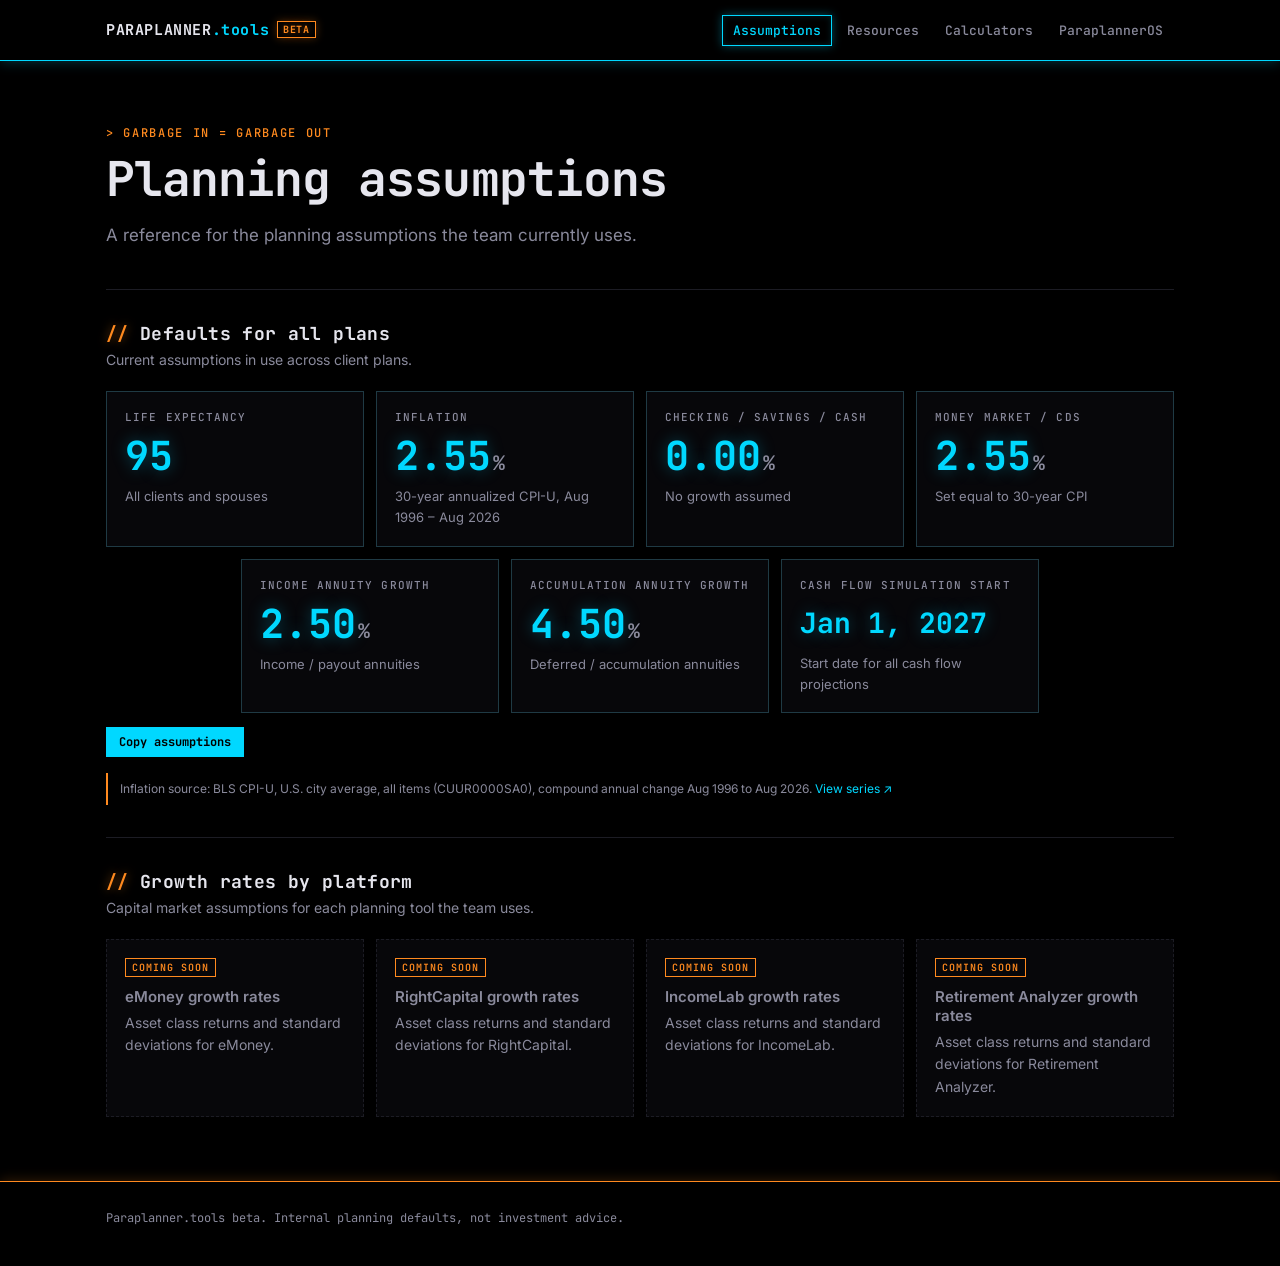
==== assumptions.html @ 15ed76c3 "New hero line; even, centered grids at every width Co-Authored-By: Claude Opus 5.5 <noreply@anthropi" ====
<!doctype html>
<html lang="en">
<head>
  <meta charset="utf-8">
  <meta name="viewport" content="width=device-width, initial-scale=1">
  <title>Assumptions · Paraplanner.tools</title>
  <meta name="description" content="Default planning assumptions used across all client plans.">
  <link rel="preconnect" href="https://fonts.googleapis.com">
  <link rel="preconnect" href="https://fonts.gstatic.com" crossorigin>
  <link href="https://fonts.googleapis.com/css2?family=Inter:wght@400;500;600&family=JetBrains+Mono:wght@500;700&display=swap" rel="stylesheet">
  <link rel="stylesheet" href="/assets/style.css">
  <link rel="icon" href="data:image/svg+xml,<svg xmlns='http://www.w3.org/2000/svg' viewBox='0 0 32 32'><rect width='32' height='32' fill='%23000'/><text x='5' y='23' font-family='monospace' font-size='18' font-weight='700' fill='%2300d8ff'>P</text><rect x='19' y='18' width='6' height='6' fill='%23ff8a1f'/></svg>">
</head>
<body>
  <header class="top">
    <div class="wrap">
      <a class="brand" href="/">PARAPLANNER<span>.tools</span><em>BETA</em></a>
      <nav class="nav">
        <a href="/assumptions" aria-current="page">Assumptions</a>
        <a href="/resources">Resources</a>
        <a href="/calculators">Calculators</a>
        <a href="/paraplanneros">ParaplannerOS</a>
      </nav>
    </div>
  </header>

  <main class="wrap">
    <div class="hero">
      <div class="kicker">&gt; Garbage in = Garbage out</div>
      <h1>Planning assumptions</h1>
      <p class="lede">A reference for the planning assumptions the team currently uses.</p>
    </div>

    <section>
      <h2>Defaults for all plans</h2>
      <p class="sub">Current assumptions in use across client plans.</p>
      <div class="assume-grid" id="defaults"></div>
      <div style="margin-top:14px; display:flex; gap:8px; align-items:center">
        <button class="btn primary" id="copy">Copy assumptions</button>
        <span id="copy-status" style="font:12px var(--mono); color:var(--blue-soft)"></span>
      </div>
      <p class="disclaimer" id="cpi-note"></p>
    </section>

    <section>
      <h2>Growth rates by platform</h2>
      <p class="sub">Capital market assumptions for each planning tool the team uses.</p>
      <div class="grid quad" id="platforms"></div>
    </section>
  </main>

  <footer>
    <div class="wrap">Paraplanner.tools beta. Internal planning defaults, not investment advice.</div>
  </footer>

  <script src="/assets/assumptions.js"></script>
  <script>
    document.getElementById("defaults").innerHTML = ASSUMPTIONS.map(a => `
      <div class="assume">
        <div class="assume-label">${a.label}</div>
        <div class="assume-value${a.unit === "date" ? " date" : ""}">${a.value}${a.unit === "%" ? "<span>%</span>" : ""}</div>
        <div class="assume-note">${a.note}</div>
      </div>`).join("");

    document.getElementById("platforms").innerHTML = PLATFORMS.map(p => `
      <div class="card soon">
        <div class="meta"><span class="tag orange">coming soon</span></div>
        <h3>${p} growth rates</h3>
        <p>Asset class returns and standard deviations for ${p}.</p>
      </div>`).join("");

    document.getElementById("cpi-note").innerHTML =
      `Inflation source: BLS ${CPI.series}, compound annual change ${CPI.from} to ${CPI.to}. ` +
      `<a href="https://data.bls.gov/timeseries/CUUR0000SA0" target="_blank" rel="noopener">View series ↗</a>`;

    document.getElementById("copy").addEventListener("click", async () => {
      const text = ASSUMPTIONS.map(a => `${a.label}: ${a.value}${a.unit === "%" ? "%" : ""}`).join("\n");
      const status = document.getElementById("copy-status");
      try { await navigator.clipboard.writeText(text); status.textContent = "Copied"; }
      catch { status.textContent = "Copy failed"; }
      setTimeout(() => status.textContent = "", 2000);
    });
  </script>
</body>
</html>
---- assets/style.css ----
:root {
  --bg: #000;
  --panel: #07070a;
  --line: #1c1c24;
  --line-hot: #1f3a44;
  --text: #e6e6ee;
  --muted: #8a8a9c;
  --blue: #00d8ff;
  --blue-soft: #8beaff;
  --orange: #ff8a1f;
  --orange-soft: #ffc27a;
  --mono: "JetBrains Mono", ui-monospace, SFMono-Regular, Menlo, monospace;
  --sans: "Inter", system-ui, -apple-system, Segoe UI, sans-serif;
  color-scheme: dark;
}

* { box-sizing: border-box; }
html, body { margin: 0; background: var(--bg); color: var(--text); }
body { font: 15px/1.6 var(--sans); -webkit-font-smoothing: antialiased; }
a { color: var(--blue); text-decoration: none; }
a:hover { text-decoration: underline; }
::selection { background: var(--orange); color: #000; }

.wrap { max-width: 1100px; margin: 0 auto; padding: 0 16px; }

/* Header */
.top { border-bottom: 1px solid var(--blue); box-shadow: 0 1px 12px rgba(0, 216, 255, .25); position: sticky; top: 0; background: var(--bg); z-index: 10; }
.top .wrap { display: flex; align-items: center; justify-content: space-between; gap: 16px; height: 60px; }
.brand { font: 700 15px var(--mono); color: var(--text); letter-spacing: .04em; white-space: nowrap; }
.brand span { color: var(--blue); }
.brand em { font-style: normal; color: var(--orange); text-shadow: 0 0 8px rgba(255, 138, 31, .5); box-shadow: 0 0 8px rgba(255, 138, 31, .3); font-size: 10px; border: 1px solid var(--orange); padding: 1px 5px; margin-left: 8px; vertical-align: 2px; }
.nav { display: grid; grid-auto-flow: column; gap: 4px; }
.nav a { text-align: center; }
.nav a { font: 500 13px var(--mono); color: var(--muted); padding: 6px 10px; border: 1px solid transparent; }
.nav a:hover { color: var(--text); text-decoration: none; }
.nav a[aria-current="page"] { color: var(--blue); border-color: var(--blue); box-shadow: 0 0 10px rgba(0, 216, 255, .35), inset 0 0 6px rgba(0, 216, 255, .15); }

/* Hero */
.hero { padding: 64px 0 40px; }
.kicker { font: 500 12px var(--mono); color: var(--orange); letter-spacing: .14em; text-transform: uppercase; }
h1 { font: 700 clamp(30px, 5vw, 48px)/1.1 var(--mono); margin: 12px 0 16px; letter-spacing: -.02em; }
h1 .glow { color: var(--blue); text-shadow: 0 0 18px rgba(0, 216, 255, .45); }
.lede { color: var(--muted); max-width: 640px; font-size: 17px; margin: 0; }
h2 { font: 700 18px var(--mono); margin: 0 0 4px; letter-spacing: .02em; }
h2::before { content: "// "; color: var(--orange); text-shadow: 0 0 10px rgba(255, 138, 31, .55); }
h3 { font: 600 15px var(--sans); margin: 0 0 6px; }
.sub { color: var(--muted); margin: 0 0 20px; font-size: 14px; }

section { padding: 32px 0; border-top: 1px solid var(--line); }

/* Cards & grids */
.grid, .worlds, .assume-grid { --gap: 12px; display: flex; flex-wrap: wrap; justify-content: center; gap: var(--gap); }
.grid > *, .worlds > *, .assume-grid > * { flex: 0 0 calc((100% - (var(--cols) - 1) * var(--gap)) / var(--cols)); min-width: 0; }
.grid { --cols: 3; }
.grid.quad { --cols: 4; }
.card { background: var(--panel); border: 1px solid var(--line); padding: 18px; position: relative; }
.card:hover { border-color: var(--blue); box-shadow: 0 0 14px rgba(0, 216, 255, .18); }
a.card { color: var(--text); }
a.card:hover { text-decoration: none; }
.card p { margin: 0; color: var(--muted); font-size: 14px; }

.btn {
  font: 500 12px var(--mono); background: transparent; color: var(--muted);
  border: 1px solid var(--line-hot); padding: 6px 12px; cursor: pointer;
}
.btn:hover { color: var(--text); border-color: var(--muted); }
.btn.primary { color: #000; background: var(--blue); border-color: var(--blue); font-weight: 700; }
.btn.primary:hover { background: var(--blue-soft); border-color: var(--blue-soft); }

/* Forms */
.fields { display: grid; grid-template-columns: repeat(auto-fit, minmax(150px, 1fr)); gap: 12px; margin: 14px 0; }
label { display: block; font: 500 11px var(--mono); color: var(--muted); text-transform: uppercase; letter-spacing: .08em; }
input, select {
  width: 100%; margin-top: 6px; background: #000; color: var(--text);
  border: 1px solid var(--line-hot); padding: 9px 10px; font: 14px var(--mono);
}
input:focus, select:focus { outline: none; border-color: var(--blue); box-shadow: 0 0 0 1px var(--blue); }

.disclaimer { font-size: 12px; color: var(--muted); border-left: 2px solid var(--orange); padding: 6px 12px; margin: 16px 0 0; }

footer { border-top: 1px solid var(--orange); box-shadow: 0 -1px 12px rgba(255, 138, 31, .2); padding: 28px 0 40px; margin-top: 32px; color: var(--muted); font: 12px var(--mono); }


/* Tags */
.card .meta { display: flex; gap: 10px; align-items: center; margin-bottom: 10px; font: 500 11px var(--mono); color: var(--muted); }
.tag { font: 600 10px var(--mono); text-transform: uppercase; letter-spacing: .1em; padding: 2px 6px; border: 1px solid currentColor; color: var(--blue); }
.tag.orange { color: var(--orange); }

/* Five worlds */
.worlds { --cols: 5; --gap: 8px; }
.worlds a { display: flex; flex-direction: column; gap: 4px; border: 1px solid var(--line-hot); padding: 14px 16px; font: 700 16px var(--mono); color: var(--text); }
.worlds a b { font-size: 11px; color: var(--orange); letter-spacing: .1em; }
.worlds a:hover { border-color: var(--blue); color: var(--blue); box-shadow: 0 0 14px rgba(0, 216, 255, .18); text-decoration: none; }
#jump { margin-bottom: 8px; }
#jump[hidden] { display: none; }

/* Assumptions */
.assume-grid { --cols: 4; }
.assume { border: 1px solid var(--line-hot); padding: 18px; background: var(--panel); }
.assume-label { font: 500 11px var(--mono); color: var(--muted); text-transform: uppercase; letter-spacing: .1em; }
.assume-value { font: 700 40px/1.1 var(--mono); color: var(--blue); margin: 10px 0 8px; text-shadow: 0 0 16px rgba(0, 216, 255, .35); }
.assume-value span { font-size: 20px; color: var(--muted); margin-left: 2px; text-shadow: none; }
.assume-note { font-size: 13px; color: var(--muted); }
.card.soon { border-style: dashed; }
.card.soon h3 { color: var(--muted); }
.assume-value.date { font-size: 28px; padding: 6px 0; }

/* Coming soon */
.soon-page { min-height: 55vh; display: flex; flex-direction: column; justify-content: center; align-items: flex-start; gap: 18px; padding: 64px 0; }
.soon-page h1 { margin: 0; }
.soon-page .glow { animation: blink 1.1s steps(1) infinite; }
@keyframes blink { 50% { opacity: 0; } }
@media (prefers-reduced-motion: reduce) { .soon-page .glow { animation: none; } }

/* Resources */
.res-group { padding: 28px 0 4px; scroll-margin-top: 80px; }
.card.res .ext { color: var(--blue); font-size: 13px; }
input[type="search"]::-webkit-search-cancel-button { filter: invert(1); }

/* Responsive: rows always split evenly, and any short last row is centered */
@media (max-width: 1000px) {
  .grid.quad { --cols: 2; }
  .assume-grid { --cols: 3; }
}
@media (max-width: 860px) {
  .grid { --cols: 2; }
  .grid.trio { --cols: 1; }
  .worlds { --cols: 3; }
}
@media (max-width: 720px) {
  .assume-grid { --cols: 2; }
  .top .wrap { height: auto; padding-top: 12px; padding-bottom: 12px; flex-direction: column; align-items: stretch; gap: 10px; }
  .brand { text-align: center; }
  .nav { grid-auto-flow: row; grid-template-columns: 1fr 1fr; }
  .nav a { padding: 6px 8px; }
  .hero { padding: 40px 0 28px; }
}
@media (max-width: 560px) {
  .grid, .grid.quad, .assume-grid, .worlds { --cols: 1; }
}
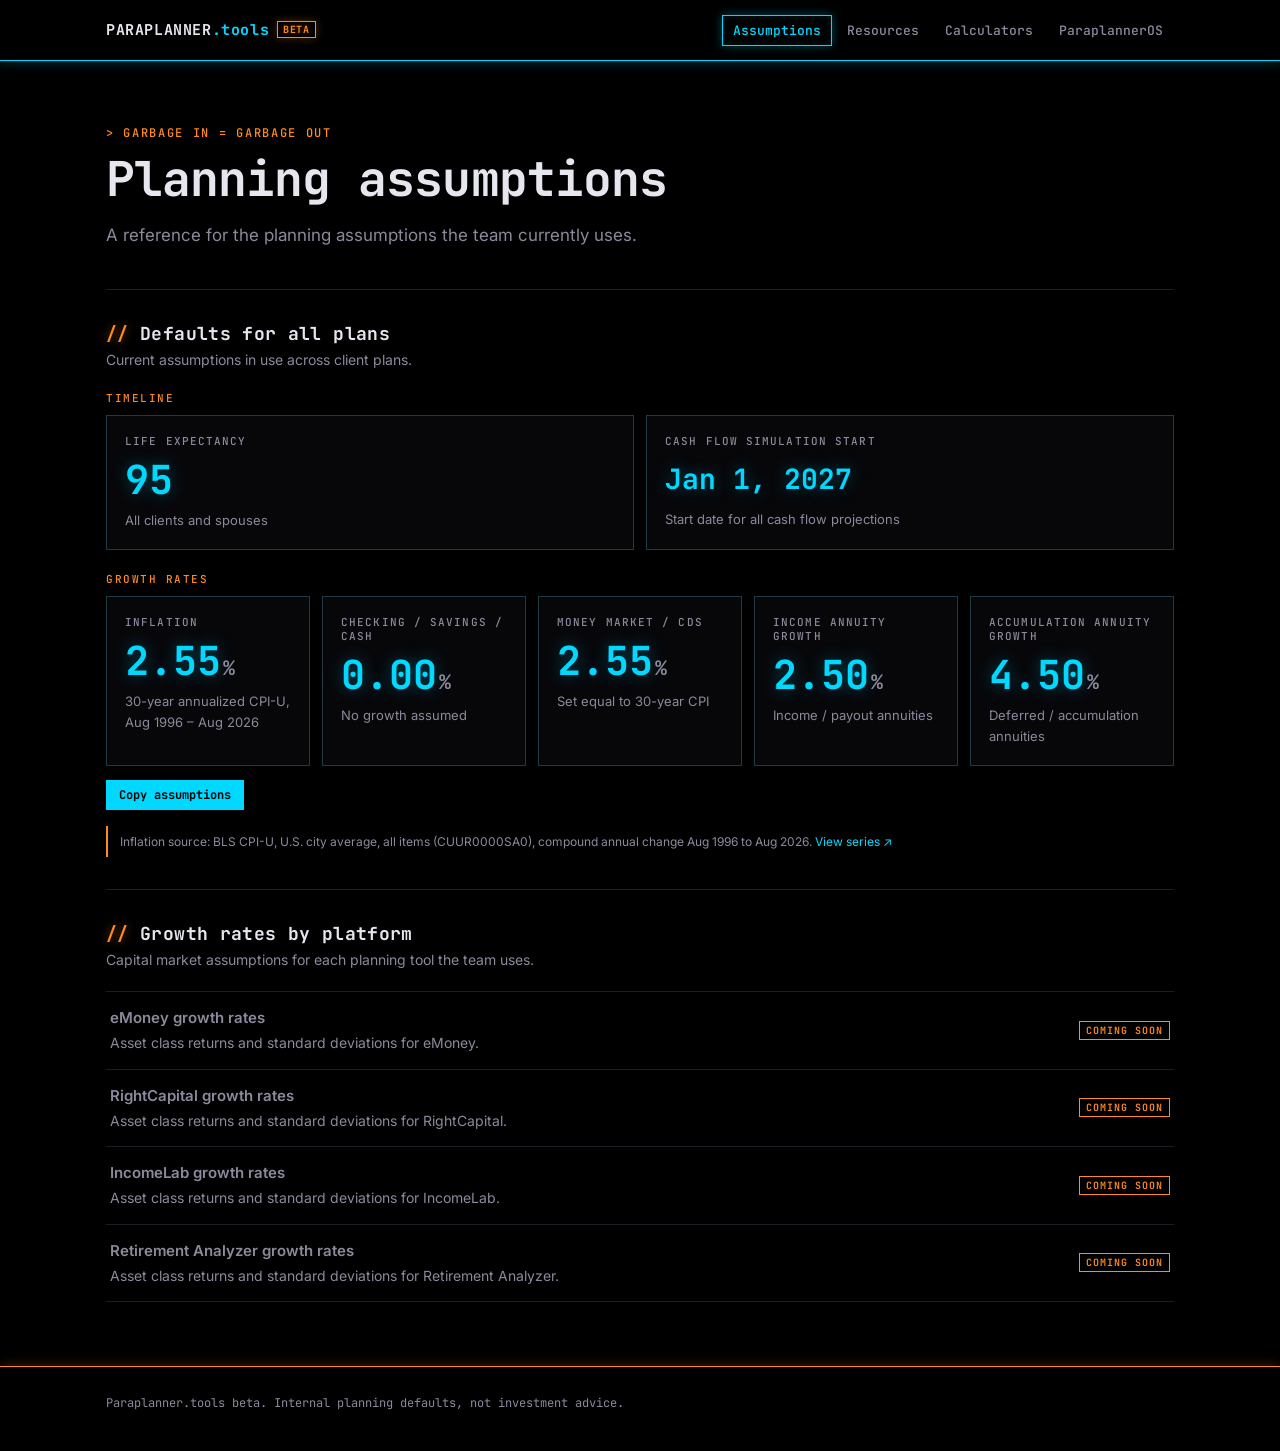
==== commit 6d411421: "Calmer layouts: tabbed resource worlds, compact lists, grouped assumptions Co-Authored-By: Claude Op" ====
--- a/assumptions.html
+++ b/assumptions.html
@@ -34,7 +34,7 @@
     <section>
       <h2>Defaults for all plans</h2>
       <p class="sub">Current assumptions in use across client plans.</p>
-      <div class="assume-grid" id="defaults"></div>
+      <div id="defaults"></div>
       <div style="margin-top:14px; display:flex; gap:8px; align-items:center">
         <button class="btn primary" id="copy">Copy assumptions</button>
         <span id="copy-status" style="font:12px var(--mono); color:var(--blue-soft)"></span>
@@ -45,7 +45,7 @@
     <section>
       <h2>Growth rates by platform</h2>
       <p class="sub">Capital market assumptions for each planning tool the team uses.</p>
-      <div class="grid quad" id="platforms"></div>
+      <div class="res-list" id="platforms"></div>
     </section>
   </main>
 
@@ -55,18 +55,22 @@
 
   <script src="/assets/assumptions.js"></script>
   <script>
-    document.getElementById("defaults").innerHTML = ASSUMPTIONS.map(a => `
+    const card = a => `
       <div class="assume">
         <div class="assume-label">${a.label}</div>
         <div class="assume-value${a.unit === "date" ? " date" : ""}">${a.value}${a.unit === "%" ? "<span>%</span>" : ""}</div>
         <div class="assume-note">${a.note}</div>
-      </div>`).join("");
+      </div>`;
+    document.getElementById("defaults").innerHTML = [...new Set(ASSUMPTIONS.map(a => a.group))].map(g => {
+      const items = ASSUMPTIONS.filter(a => a.group === g);
+      return `<div class="assume-set"><div class="set-label">${g}</div>
+        <div class="assume-grid set-${items.length}">${items.map(card).join("")}</div></div>`;
+    }).join("");
 
     document.getElementById("platforms").innerHTML = PLATFORMS.map(p => `
-      <div class="card soon">
-        <div class="meta"><span class="tag orange">coming soon</span></div>
-        <h3>${p} growth rates</h3>
-        <p>Asset class returns and standard deviations for ${p}.</p>
+      <div class="res-row soon">
+        <span class="res-text"><span class="res-name">${p} growth rates</span><span class="res-desc">Asset class returns and standard deviations for ${p}.</span></span>
+        <span class="tag orange">coming soon</span>
       </div>`).join("");
 
     document.getElementById("cpi-note").innerHTML =
--- a/assets/style.css
+++ b/assets/style.css
@@ -55,8 +55,13 @@
 .grid.quad { --cols: 4; }
 .card { background: var(--panel); border: 1px solid var(--line); padding: 18px; position: relative; }
 .card:hover { border-color: var(--blue); box-shadow: 0 0 14px rgba(0, 216, 255, .18); }
-a.card { color: var(--text); }
-a.card:hover { text-decoration: none; }
+a.card { color: var(--text); transition: transform .15s ease, border-color .15s ease, box-shadow .15s ease; }
+a.card h3 { transition: color .15s ease; }
+a.card:hover, a.card:focus-visible { text-decoration: none; transform: translateY(-2px); border-color: var(--blue); box-shadow: 0 0 18px rgba(0, 216, 255, .28); outline: none; }
+a.card:hover h3, a.card:focus-visible h3 { color: var(--blue); }
+.card .go { display: inline-block; color: var(--blue); opacity: 0; transform: translateX(-4px); transition: opacity .15s ease, transform .15s ease; }
+a.card:hover .go, a.card:focus-visible .go { opacity: 1; transform: none; }
+@media (prefers-reduced-motion: reduce) { a.card, a.card .go { transition: none; } a.card:hover, a.card:focus-visible { transform: none; } }
 .card p { margin: 0; color: var(--muted); font-size: 14px; }
 
 .btn {
@@ -88,14 +93,19 @@
 
 /* Five worlds */
 .worlds { --cols: 5; --gap: 8px; }
-.worlds a { display: flex; flex-direction: column; gap: 4px; border: 1px solid var(--line-hot); padding: 14px 16px; font: 700 16px var(--mono); color: var(--text); }
+.worlds a { position: relative; display: flex; flex-direction: column; gap: 4px; border: 1px solid var(--line-hot); padding: 14px 16px; font: 700 16px var(--mono); color: var(--text); transition: transform .15s ease, border-color .15s ease, box-shadow .15s ease, color .15s ease; }
 .worlds a b { font-size: 11px; color: var(--orange); letter-spacing: .1em; }
-.worlds a:hover { border-color: var(--blue); color: var(--blue); box-shadow: 0 0 14px rgba(0, 216, 255, .18); text-decoration: none; }
+.worlds a::after { content: "→"; position: absolute; right: 14px; bottom: 14px; color: var(--blue); opacity: 0; transform: translateX(-4px); transition: opacity .15s ease, transform .15s ease; }
+.worlds a:hover, .worlds a:focus-visible { transform: translateY(-2px); border-color: var(--blue); color: var(--blue); box-shadow: 0 0 18px rgba(0, 216, 255, .28); text-decoration: none; outline: none; }
+.worlds a:hover::after, .worlds a:focus-visible::after { opacity: 1; transform: none; }
+@media (prefers-reduced-motion: reduce) { .worlds a, .worlds a::after { transition: none; } .worlds a:hover, .worlds a:focus-visible { transform: none; } }
 #jump { margin-bottom: 8px; }
 #jump[hidden] { display: none; }
 
 /* Assumptions */
 .assume-grid { --cols: 4; }
+.assume-grid.set-2 { --cols: 2; }
+.assume-grid.set-5 { --cols: 5; }
 .assume { border: 1px solid var(--line-hot); padding: 18px; background: var(--panel); }
 .assume-label { font: 500 11px var(--mono); color: var(--muted); text-transform: uppercase; letter-spacing: .1em; }
 .assume-value { font: 700 40px/1.1 var(--mono); color: var(--blue); margin: 10px 0 8px; text-shadow: 0 0 16px rgba(0, 216, 255, .35); }
@@ -120,7 +130,7 @@
 /* Responsive: rows always split evenly, and any short last row is centered */
 @media (max-width: 1000px) {
   .grid.quad { --cols: 2; }
-  .assume-grid { --cols: 3; }
+  .assume-grid.set-5 { --cols: 3; }
 }
 @media (max-width: 860px) {
   .grid { --cols: 2; }
@@ -128,7 +138,7 @@
   .worlds { --cols: 3; }
 }
 @media (max-width: 720px) {
-  .assume-grid { --cols: 2; }
+  .assume-grid.set-5 { --cols: 2; }
   .top .wrap { height: auto; padding-top: 12px; padding-bottom: 12px; flex-direction: column; align-items: stretch; gap: 10px; }
   .brand { text-align: center; }
   .nav { grid-auto-flow: row; grid-template-columns: 1fr 1fr; }
@@ -136,5 +146,26 @@
   .hero { padding: 40px 0 28px; }
 }
 @media (max-width: 560px) {
-  .grid, .grid.quad, .assume-grid, .worlds { --cols: 1; }
+  .grid, .grid.quad, .worlds { --cols: 1; }
+  .assume-grid, .assume-grid.set-2, .assume-grid.set-5 { --cols: 1; }
+  .worlds.tabs { --cols: 2; }
+  .worlds.tabs a { padding: 10px 12px; font-size: 14px; }
 }
+
+/* Calmer layouts: tabs, compact lists, grouped assumptions */
+.tabs a[aria-selected="true"] { border-color: var(--blue); color: var(--blue); box-shadow: 0 0 14px rgba(0, 216, 255, .22), inset 0 0 8px rgba(0, 216, 255, .12); }
+.fields.search { max-width: 420px; margin: 18px 0 0; }
+.res-list { border-top: 1px solid var(--line); }
+.res-row { display: flex; align-items: center; justify-content: space-between; gap: 16px; padding: 14px 4px; border-bottom: 1px solid var(--line); color: var(--text); transition: background .15s ease; }
+a.res-row:hover, a.res-row:focus-visible { background: rgba(0, 216, 255, .05); text-decoration: none; outline: none; }
+a.res-row:hover .res-name, a.res-row:focus-visible .res-name { color: var(--blue); }
+.res-text { display: flex; flex-direction: column; gap: 2px; min-width: 0; }
+.res-name { font-weight: 600; transition: color .15s ease; }
+.res-desc { color: var(--muted); font-size: 14px; }
+.res-row .tag { flex: none; }
+.res-row.soon .res-name { color: var(--muted); }
+.assume-set + .assume-set { margin-top: 22px; }
+.set-label { font: 500 11px var(--mono); color: var(--orange); text-transform: uppercase; letter-spacing: .14em; margin-bottom: 10px; }
+@media (max-width: 560px) {
+  .res-row { flex-direction: column; align-items: flex-start; gap: 8px; }
+}
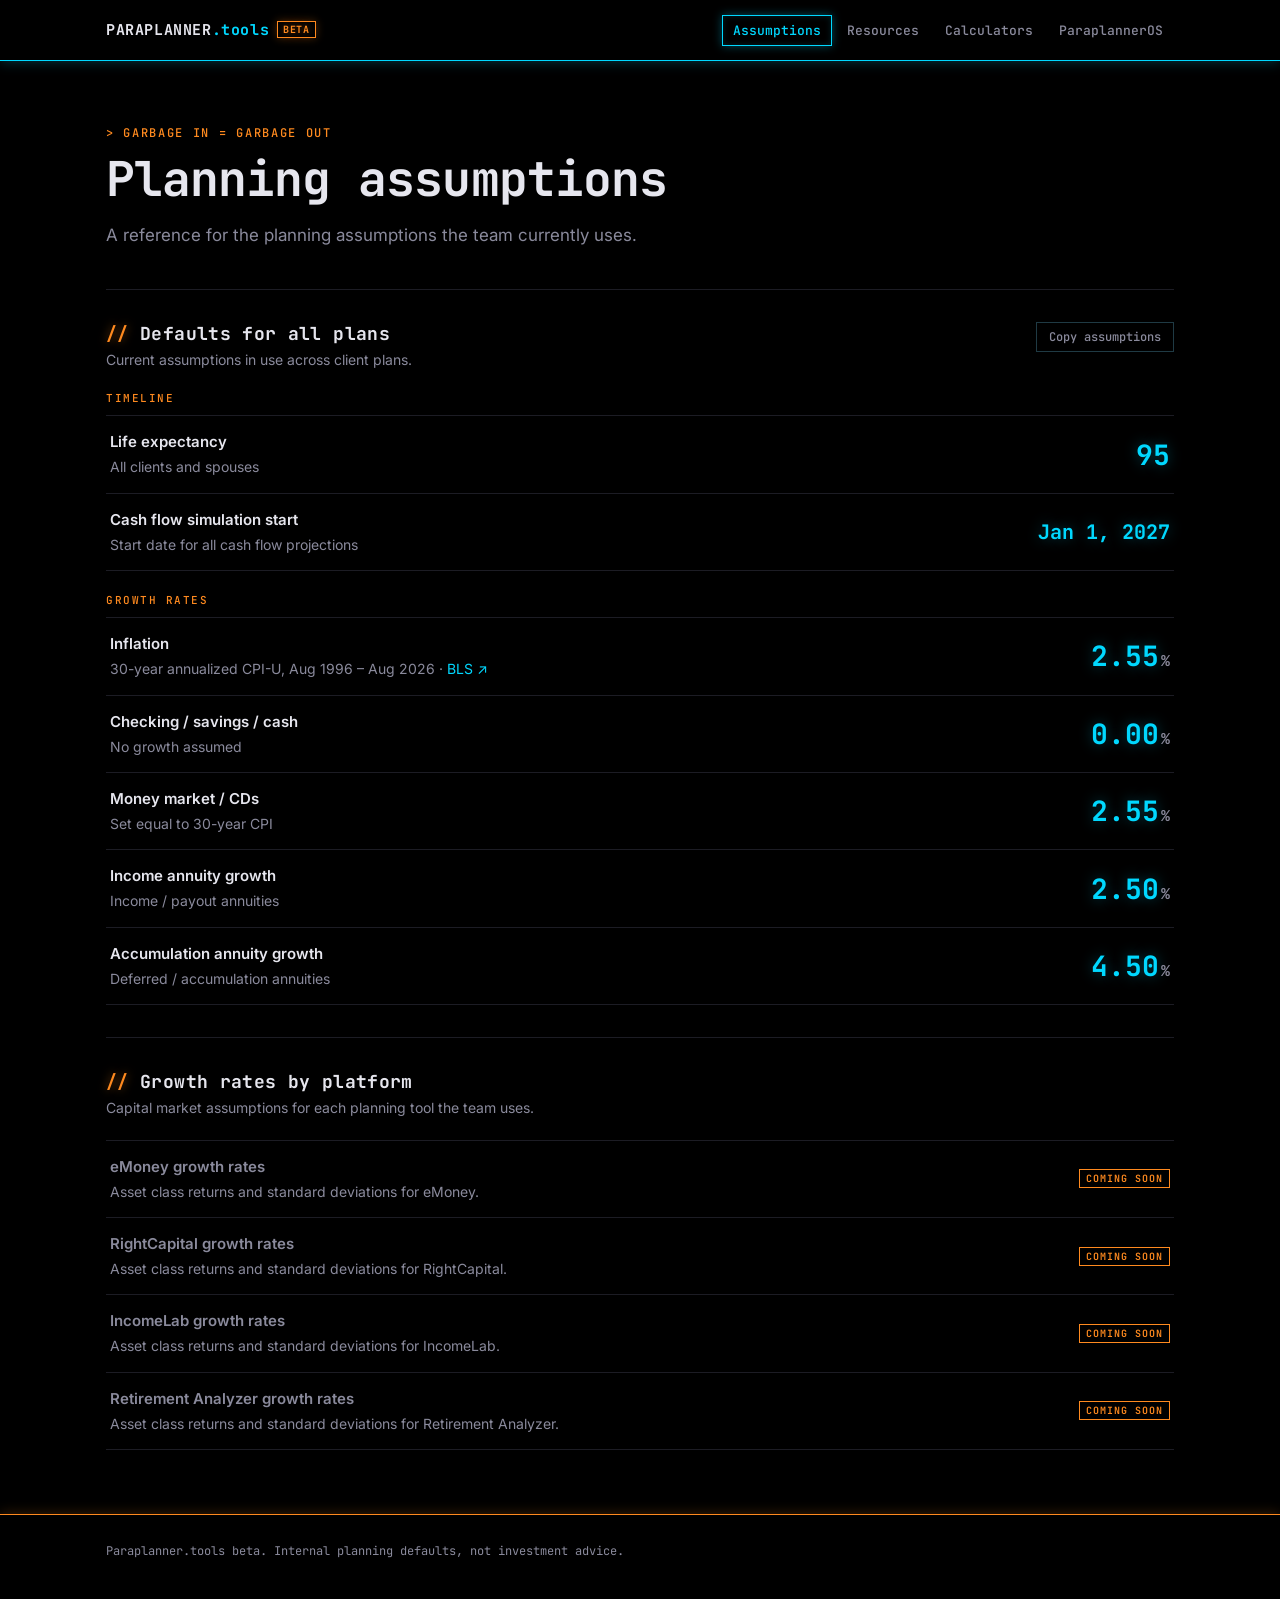
==== commit dd32622c: "Calmer assumptions list; animated ParaplannerOS teaser page Co-Authored-By: Claude Opus 5.5 <noreply" ====
--- a/assumptions.html
+++ b/assumptions.html
@@ -32,14 +32,17 @@
     </div>
 
     <section>
-      <h2>Defaults for all plans</h2>
-      <p class="sub">Current assumptions in use across client plans.</p>
+      <div class="section-head">
+        <div>
+          <h2>Defaults for all plans</h2>
+          <p class="sub">Current assumptions in use across client plans.</p>
+        </div>
+        <div class="copy-wrap">
+          <button class="btn" id="copy">Copy assumptions</button>
+          <span id="copy-status"></span>
+        </div>
+      </div>
       <div id="defaults"></div>
-      <div style="margin-top:14px; display:flex; gap:8px; align-items:center">
-        <button class="btn primary" id="copy">Copy assumptions</button>
-        <span id="copy-status" style="font:12px var(--mono); color:var(--blue-soft)"></span>
-      </div>
-      <p class="disclaimer" id="cpi-note"></p>
     </section>
 
     <section>
@@ -55,27 +58,20 @@
 
   <script src="/assets/assumptions.js"></script>
   <script>
-    const card = a => `
-      <div class="assume">
-        <div class="assume-label">${a.label}</div>
-        <div class="assume-value${a.unit === "date" ? " date" : ""}">${a.value}${a.unit === "%" ? "<span>%</span>" : ""}</div>
-        <div class="assume-note">${a.note}</div>
+    const row = a => `
+      <div class="assume-row">
+        <span class="res-text"><span class="res-name">${a.label}</span><span class="res-desc">${a.note}${a.link ? ` · <a href="${a.link}" target="_blank" rel="noopener">BLS ↗</a>` : ""}</span></span>
+        <span class="assume-num${a.unit === "date" ? " date" : ""}">${a.value}${a.unit === "%" ? "<span>%</span>" : ""}</span>
       </div>`;
-    document.getElementById("defaults").innerHTML = [...new Set(ASSUMPTIONS.map(a => a.group))].map(g => {
-      const items = ASSUMPTIONS.filter(a => a.group === g);
-      return `<div class="assume-set"><div class="set-label">${g}</div>
-        <div class="assume-grid set-${items.length}">${items.map(card).join("")}</div></div>`;
-    }).join("");
+    document.getElementById("defaults").innerHTML = [...new Set(ASSUMPTIONS.map(a => a.group))].map(g =>
+      `<div class="assume-set"><div class="set-label">${g}</div>
+        <div class="res-list">${ASSUMPTIONS.filter(a => a.group === g).map(row).join("")}</div></div>`).join("");
 
     document.getElementById("platforms").innerHTML = PLATFORMS.map(p => `
       <div class="res-row soon">
         <span class="res-text"><span class="res-name">${p} growth rates</span><span class="res-desc">Asset class returns and standard deviations for ${p}.</span></span>
         <span class="tag orange">coming soon</span>
       </div>`).join("");
-
-    document.getElementById("cpi-note").innerHTML =
-      `Inflation source: BLS ${CPI.series}, compound annual change ${CPI.from} to ${CPI.to}. ` +
-      `<a href="https://data.bls.gov/timeseries/CUUR0000SA0" target="_blank" rel="noopener">View series ↗</a>`;
 
     document.getElementById("copy").addEventListener("click", async () => {
       const text = ASSUMPTIONS.map(a => `${a.label}: ${a.value}${a.unit === "%" ? "%" : ""}`).join("\n");
--- a/assets/style.css
+++ b/assets/style.css
@@ -49,19 +49,14 @@
 section { padding: 32px 0; border-top: 1px solid var(--line); }
 
 /* Cards & grids */
-.grid, .worlds, .assume-grid { --gap: 12px; display: flex; flex-wrap: wrap; justify-content: center; gap: var(--gap); }
-.grid > *, .worlds > *, .assume-grid > * { flex: 0 0 calc((100% - (var(--cols) - 1) * var(--gap)) / var(--cols)); min-width: 0; }
-.grid { --cols: 3; }
-.grid.quad { --cols: 4; }
+.grid, .worlds, .grid > *, .worlds > *, .grid { --cols: 3; }
 .card { background: var(--panel); border: 1px solid var(--line); padding: 18px; position: relative; }
 .card:hover { border-color: var(--blue); box-shadow: 0 0 14px rgba(0, 216, 255, .18); }
 a.card { color: var(--text); transition: transform .15s ease, border-color .15s ease, box-shadow .15s ease; }
 a.card h3 { transition: color .15s ease; }
 a.card:hover, a.card:focus-visible { text-decoration: none; transform: translateY(-2px); border-color: var(--blue); box-shadow: 0 0 18px rgba(0, 216, 255, .28); outline: none; }
 a.card:hover h3, a.card:focus-visible h3 { color: var(--blue); }
-.card .go { display: inline-block; color: var(--blue); opacity: 0; transform: translateX(-4px); transition: opacity .15s ease, transform .15s ease; }
-a.card:hover .go, a.card:focus-visible .go { opacity: 1; transform: none; }
-@media (prefers-reduced-motion: reduce) { a.card, a.card .go { transition: none; } a.card:hover, a.card:focus-visible { transform: none; } }
+@media (prefers-reduced-motion: reduce) { a.card, .res-row .go { transition: none; } a.card:hover, a.card:focus-visible, a.res-row:hover .go { transform: none; } }
 .card p { margin: 0; color: var(--muted); font-size: 14px; }
 
 .btn {
@@ -103,17 +98,6 @@
 #jump[hidden] { display: none; }
 
 /* Assumptions */
-.assume-grid { --cols: 4; }
-.assume-grid.set-2 { --cols: 2; }
-.assume-grid.set-5 { --cols: 5; }
-.assume { border: 1px solid var(--line-hot); padding: 18px; background: var(--panel); }
-.assume-label { font: 500 11px var(--mono); color: var(--muted); text-transform: uppercase; letter-spacing: .1em; }
-.assume-value { font: 700 40px/1.1 var(--mono); color: var(--blue); margin: 10px 0 8px; text-shadow: 0 0 16px rgba(0, 216, 255, .35); }
-.assume-value span { font-size: 20px; color: var(--muted); margin-left: 2px; text-shadow: none; }
-.assume-note { font-size: 13px; color: var(--muted); }
-.card.soon { border-style: dashed; }
-.card.soon h3 { color: var(--muted); }
-.assume-value.date { font-size: 28px; padding: 6px 0; }
 
 /* Coming soon */
 .soon-page { min-height: 55vh; display: flex; flex-direction: column; justify-content: center; align-items: flex-start; gap: 18px; padding: 64px 0; }
@@ -128,17 +112,11 @@
 input[type="search"]::-webkit-search-cancel-button { filter: invert(1); }
 
 /* Responsive: rows always split evenly, and any short last row is centered */
-@media (max-width: 1000px) {
-  .grid.quad { --cols: 2; }
-  .assume-grid.set-5 { --cols: 3; }
-}
 @media (max-width: 860px) {
   .grid { --cols: 2; }
-  .grid.trio { --cols: 1; }
   .worlds { --cols: 3; }
 }
 @media (max-width: 720px) {
-  .assume-grid.set-5 { --cols: 2; }
   .top .wrap { height: auto; padding-top: 12px; padding-bottom: 12px; flex-direction: column; align-items: stretch; gap: 10px; }
   .brand { text-align: center; }
   .nav { grid-auto-flow: row; grid-template-columns: 1fr 1fr; }
@@ -146,8 +124,7 @@
   .hero { padding: 40px 0 28px; }
 }
 @media (max-width: 560px) {
-  .grid, .grid.quad, .worlds { --cols: 1; }
-  .assume-grid, .assume-grid.set-2, .assume-grid.set-5 { --cols: 1; }
+  .grid, .worlds { --cols: 1; }
   .worlds.tabs { --cols: 2; }
   .worlds.tabs a { padding: 10px 12px; font-size: 14px; }
 }
@@ -163,9 +140,23 @@
 .res-name { font-weight: 600; transition: color .15s ease; }
 .res-desc { color: var(--muted); font-size: 14px; }
 .res-row .tag { flex: none; }
+.res-row .go { flex: none; color: var(--blue); opacity: .35; transition: opacity .15s ease, transform .15s ease; }
+a.res-row:hover .go, a.res-row:focus-visible .go { opacity: 1; transform: translateX(3px); }
+section > h2 + .res-list { margin-top: 16px; }
 .res-row.soon .res-name { color: var(--muted); }
 .assume-set + .assume-set { margin-top: 22px; }
 .set-label { font: 500 11px var(--mono); color: var(--orange); text-transform: uppercase; letter-spacing: .14em; margin-bottom: 10px; }
 @media (max-width: 560px) {
-  .res-row { flex-direction: column; align-items: flex-start; gap: 8px; }
+  .res-row:has(.tag) { flex-direction: column; align-items: flex-start; gap: 8px; }
 }
+
+/* Assumptions list */
+.section-head { display: flex; justify-content: space-between; align-items: flex-start; gap: 4px 16px; flex-wrap: wrap; margin-bottom: 20px; }
+.section-head .sub { margin-bottom: 0; }
+.copy-wrap { display: flex; align-items: center; gap: 10px; }
+#copy-status:empty { display: none; }
+#copy-status { font: 12px var(--mono); color: var(--blue-soft); }
+.assume-row { display: flex; align-items: center; justify-content: space-between; gap: 16px; padding: 14px 4px; border-bottom: 1px solid var(--line); }
+.assume-num { flex: none; font: 700 28px/1 var(--mono); color: var(--blue); text-shadow: 0 0 14px rgba(0, 216, 255, .35); }
+.assume-num span { font-size: 15px; color: var(--muted); margin-left: 2px; text-shadow: none; }
+.assume-num.date { font-size: 20px; }
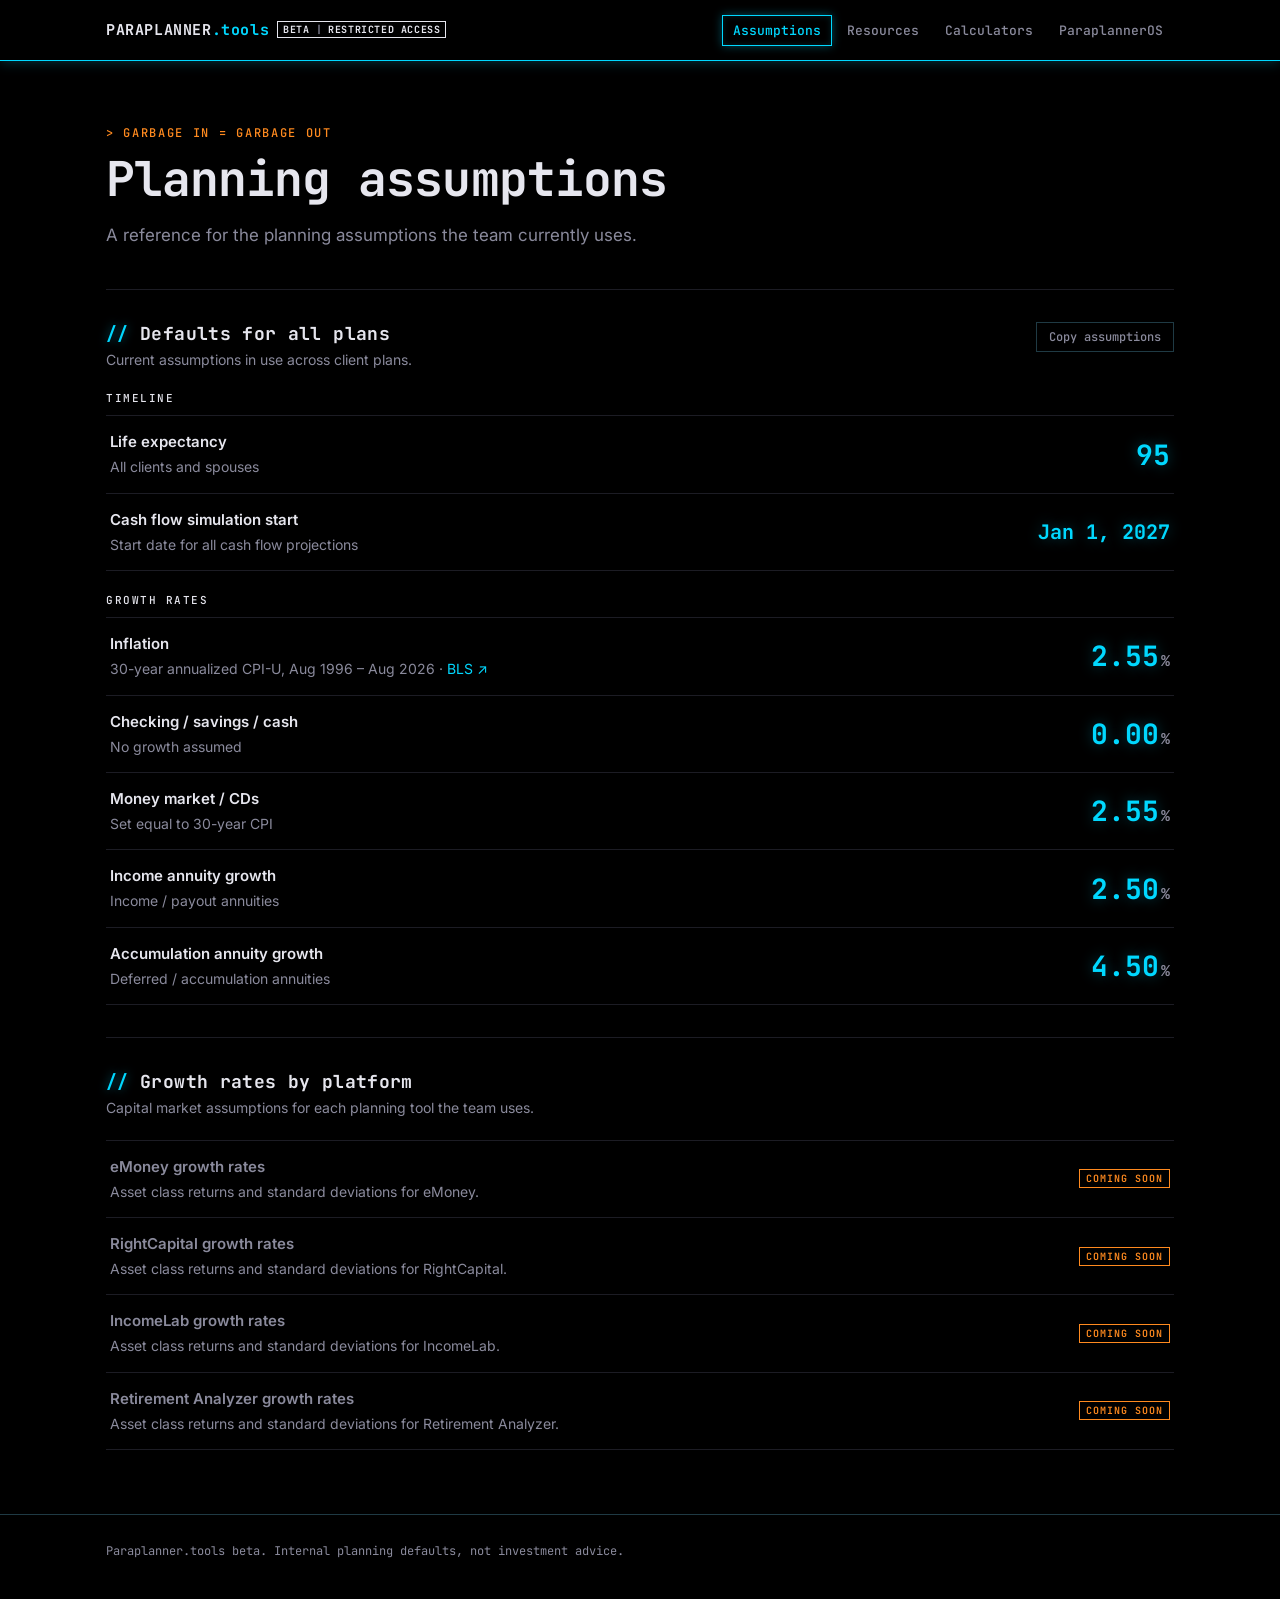
==== commit 610665ac: "Badge: BETA | RESTRICTED ACCESS Co-Authored-By: Claude Opus 5.5 <noreply@anthropic.com>" ====
--- a/assumptions.html
+++ b/assumptions.html
@@ -14,7 +14,7 @@
 <body>
   <header class="top">
     <div class="wrap">
-      <a class="brand" href="/">PARAPLANNER<span>.tools</span><em>BETA</em></a>
+      <a class="brand" href="/">PARAPLANNER<span>.tools</span><em>BETA<i>|</i>RESTRICTED ACCESS</em></a>
       <nav class="nav">
         <a href="/assumptions" aria-current="page">Assumptions</a>
         <a href="/resources">Resources</a>
--- a/assets/style.css
+++ b/assets/style.css
@@ -19,7 +19,7 @@
 body { font: 15px/1.6 var(--sans); -webkit-font-smoothing: antialiased; }
 a { color: var(--blue); text-decoration: none; }
 a:hover { text-decoration: underline; }
-::selection { background: var(--orange); color: #000; }
+::selection { background: var(--blue); color: #000; }
 
 .wrap { max-width: 1100px; margin: 0 auto; padding: 0 16px; }
 
@@ -28,7 +28,9 @@
 .top .wrap { display: flex; align-items: center; justify-content: space-between; gap: 16px; height: 60px; }
 .brand { font: 700 15px var(--mono); color: var(--text); letter-spacing: .04em; white-space: nowrap; }
 .brand span { color: var(--blue); }
-.brand em { font-style: normal; color: var(--orange); text-shadow: 0 0 8px rgba(255, 138, 31, .5); box-shadow: 0 0 8px rgba(255, 138, 31, .3); font-size: 10px; border: 1px solid var(--orange); padding: 1px 5px; margin-left: 8px; vertical-align: 2px; }
+.brand:hover { text-decoration: none; }
+.brand em i { font-style: normal; color: var(--muted); margin: 0 6px; }
+.brand em { font-style: normal; color: var(--text); font-size: 10px; border: 1px solid var(--text); padding: 1px 5px; margin-left: 8px; vertical-align: 2px; }
 .nav { display: grid; grid-auto-flow: column; gap: 4px; }
 .nav a { text-align: center; }
 .nav a { font: 500 13px var(--mono); color: var(--muted); padding: 6px 10px; border: 1px solid transparent; }
@@ -42,14 +44,16 @@
 h1 .glow { color: var(--blue); text-shadow: 0 0 18px rgba(0, 216, 255, .45); }
 .lede { color: var(--muted); max-width: 640px; font-size: 17px; margin: 0; }
 h2 { font: 700 18px var(--mono); margin: 0 0 4px; letter-spacing: .02em; }
-h2::before { content: "// "; color: var(--orange); text-shadow: 0 0 10px rgba(255, 138, 31, .55); }
+h2::before { content: "// "; color: var(--blue); text-shadow: 0 0 10px rgba(0, 216, 255, .5); }
 h3 { font: 600 15px var(--sans); margin: 0 0 6px; }
 .sub { color: var(--muted); margin: 0 0 20px; font-size: 14px; }
 
 section { padding: 32px 0; border-top: 1px solid var(--line); }
 
 /* Cards & grids */
-.grid, .worlds, .grid > *, .worlds > *, .grid { --cols: 3; }
+.grid, .worlds { --gap: 12px; display: flex; flex-wrap: wrap; justify-content: center; gap: var(--gap); }
+.grid > *, .worlds > * { flex: 0 0 calc((100% - (var(--cols) - 1) * var(--gap)) / var(--cols)); min-width: 0; }
+.grid { --cols: 3; }
 .card { background: var(--panel); border: 1px solid var(--line); padding: 18px; position: relative; }
 .card:hover { border-color: var(--blue); box-shadow: 0 0 14px rgba(0, 216, 255, .18); }
 a.card { color: var(--text); transition: transform .15s ease, border-color .15s ease, box-shadow .15s ease; }
@@ -76,9 +80,9 @@
 }
 input:focus, select:focus { outline: none; border-color: var(--blue); box-shadow: 0 0 0 1px var(--blue); }
 
-.disclaimer { font-size: 12px; color: var(--muted); border-left: 2px solid var(--orange); padding: 6px 12px; margin: 16px 0 0; }
+.disclaimer { font-size: 12px; color: var(--muted); border-left: 2px solid var(--blue); padding: 6px 12px; margin: 16px 0 0; }
 
-footer { border-top: 1px solid var(--orange); box-shadow: 0 -1px 12px rgba(255, 138, 31, .2); padding: 28px 0 40px; margin-top: 32px; color: var(--muted); font: 12px var(--mono); }
+footer { border-top: 1px solid var(--line-hot); padding: 28px 0 40px; margin-top: 32px; color: var(--muted); font: 12px var(--mono); }
 
 
 /* Tags */
@@ -89,13 +93,11 @@
 /* Five worlds */
 .worlds { --cols: 5; --gap: 8px; }
 .worlds a { position: relative; display: flex; flex-direction: column; gap: 4px; border: 1px solid var(--line-hot); padding: 14px 16px; font: 700 16px var(--mono); color: var(--text); transition: transform .15s ease, border-color .15s ease, box-shadow .15s ease, color .15s ease; }
-.worlds a b { font-size: 11px; color: var(--orange); letter-spacing: .1em; }
+.worlds a b { font-size: 11px; color: var(--muted); letter-spacing: .1em; }
 .worlds a::after { content: "→"; position: absolute; right: 14px; bottom: 14px; color: var(--blue); opacity: 0; transform: translateX(-4px); transition: opacity .15s ease, transform .15s ease; }
 .worlds a:hover, .worlds a:focus-visible { transform: translateY(-2px); border-color: var(--blue); color: var(--blue); box-shadow: 0 0 18px rgba(0, 216, 255, .28); text-decoration: none; outline: none; }
 .worlds a:hover::after, .worlds a:focus-visible::after { opacity: 1; transform: none; }
 @media (prefers-reduced-motion: reduce) { .worlds a, .worlds a::after { transition: none; } .worlds a:hover, .worlds a:focus-visible { transform: none; } }
-#jump { margin-bottom: 8px; }
-#jump[hidden] { display: none; }
 
 /* Assumptions */
 
@@ -107,8 +109,6 @@
 @media (prefers-reduced-motion: reduce) { .soon-page .glow { animation: none; } }
 
 /* Resources */
-.res-group { padding: 28px 0 4px; scroll-margin-top: 80px; }
-.card.res .ext { color: var(--blue); font-size: 13px; }
 input[type="search"]::-webkit-search-cancel-button { filter: invert(1); }
 
 /* Responsive: rows always split evenly, and any short last row is centered */
@@ -131,7 +131,6 @@
 
 /* Calmer layouts: tabs, compact lists, grouped assumptions */
 .tabs a[aria-selected="true"] { border-color: var(--blue); color: var(--blue); box-shadow: 0 0 14px rgba(0, 216, 255, .22), inset 0 0 8px rgba(0, 216, 255, .12); }
-.fields.search { max-width: 420px; margin: 18px 0 0; }
 .res-list { border-top: 1px solid var(--line); }
 .res-row { display: flex; align-items: center; justify-content: space-between; gap: 16px; padding: 14px 4px; border-bottom: 1px solid var(--line); color: var(--text); transition: background .15s ease; }
 a.res-row:hover, a.res-row:focus-visible { background: rgba(0, 216, 255, .05); text-decoration: none; outline: none; }
@@ -145,7 +144,7 @@
 section > h2 + .res-list { margin-top: 16px; }
 .res-row.soon .res-name { color: var(--muted); }
 .assume-set + .assume-set { margin-top: 22px; }
-.set-label { font: 500 11px var(--mono); color: var(--orange); text-transform: uppercase; letter-spacing: .14em; margin-bottom: 10px; }
+.set-label { font: 500 11px var(--mono); color: var(--text); text-transform: uppercase; letter-spacing: .14em; margin-bottom: 10px; }
 @media (max-width: 560px) {
   .res-row:has(.tag) { flex-direction: column; align-items: flex-start; gap: 8px; }
 }
@@ -160,3 +159,15 @@
 .assume-num { flex: none; font: 700 28px/1 var(--mono); color: var(--blue); text-shadow: 0 0 14px rgba(0, 216, 255, .35); }
 .assume-num span { font-size: 15px; color: var(--muted); margin-left: 2px; text-shadow: none; }
 .assume-num.date { font-size: 20px; }
+
+/* Resources list, matching the assumptions list */
+.search-box { width: 280px; max-width: 100%; margin-top: 0; }
+.tabs { margin-bottom: 26px; }
+.set-label span { color: var(--muted); text-transform: none; letter-spacing: 0; font: 13px var(--sans); margin-left: 8px; }
+.res-src { flex: none; max-width: 40%; text-align: right; font: 700 15px var(--mono); color: var(--blue); text-shadow: 0 0 12px rgba(0, 216, 255, .3); }
+.res-src span { color: var(--muted); text-shadow: none; transition: color .15s ease; }
+a.res-row:hover .res-src span, a.res-row:focus-visible .res-src span { color: var(--blue); }
+@media (max-width: 720px) {
+  .search-box { width: 100%; }
+  .section-head > div { width: 100%; }
+}
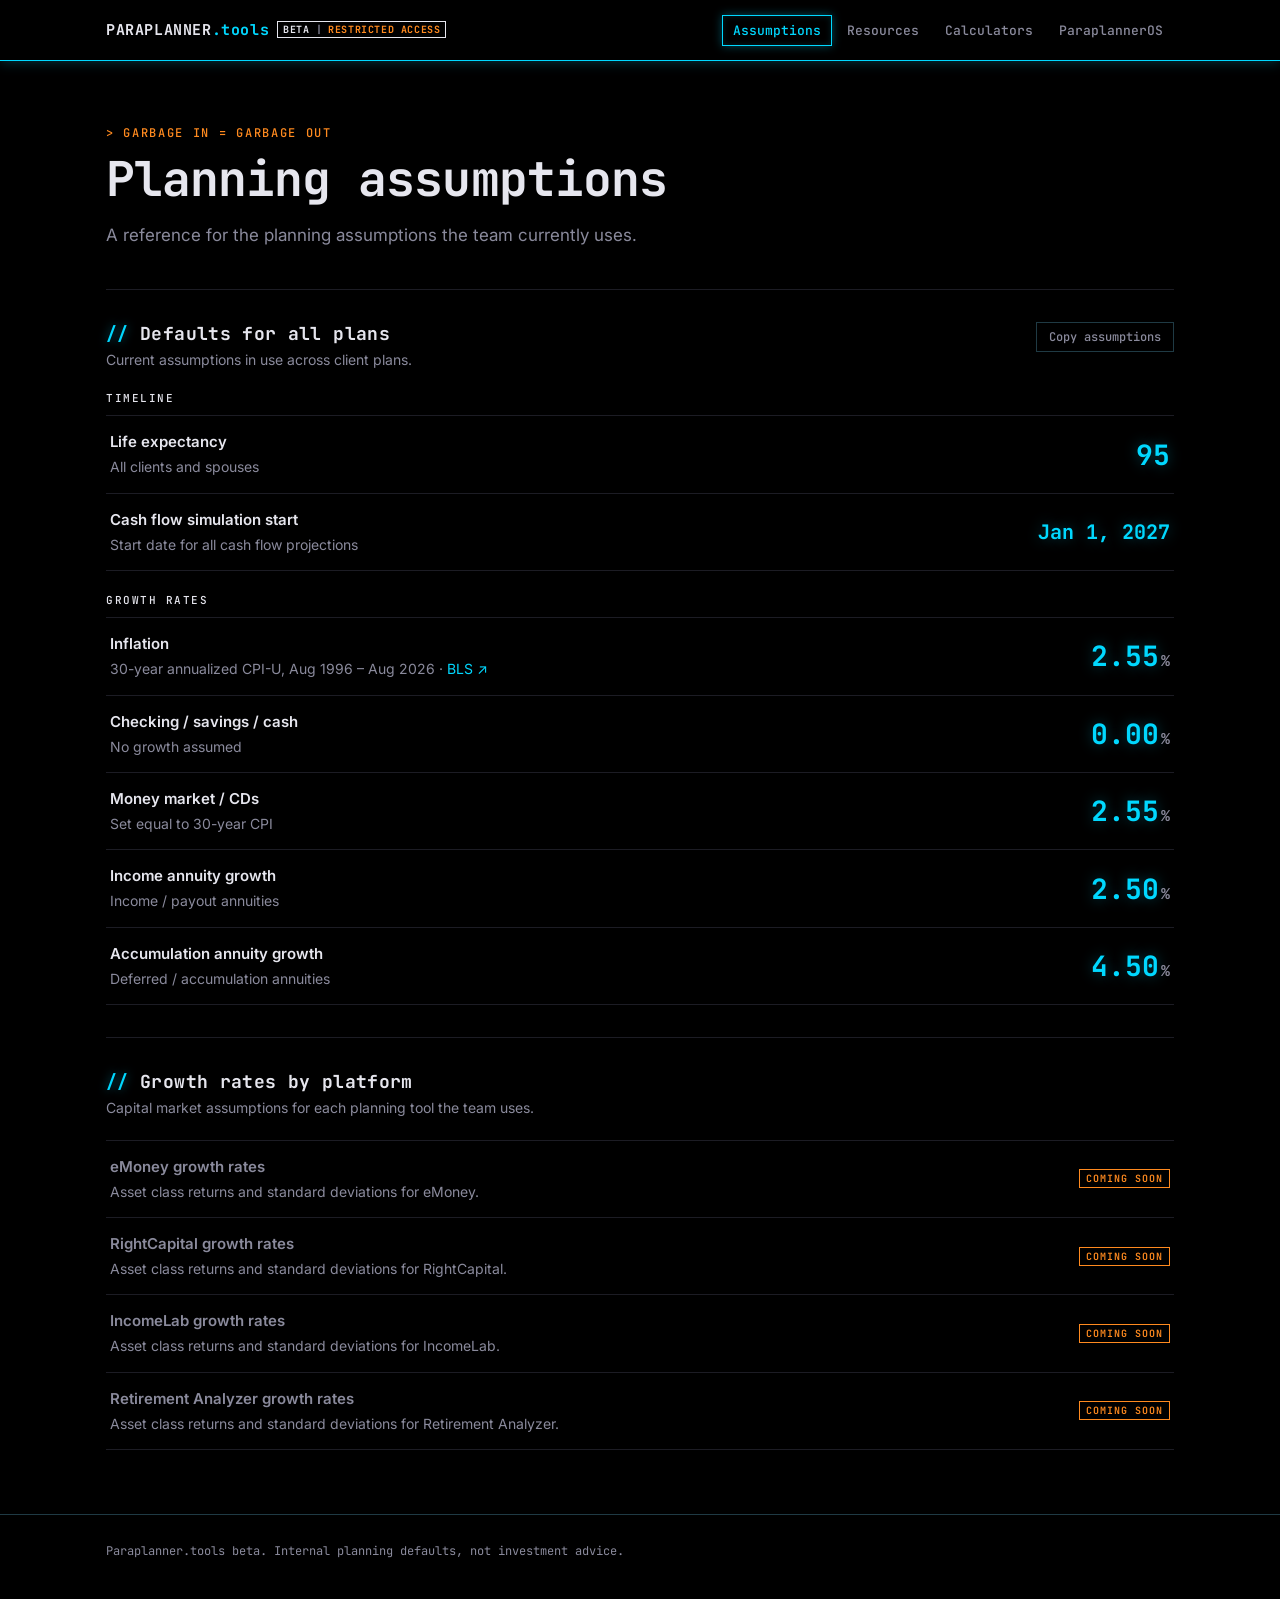
==== commit 0ca10069: "Orange RESTRICTED ACCESS in badge Co-Authored-By: Claude Opus 5.5 <noreply@anthropic.com>" ====
--- a/assumptions.html
+++ b/assumptions.html
@@ -14,7 +14,7 @@
 <body>
   <header class="top">
     <div class="wrap">
-      <a class="brand" href="/">PARAPLANNER<span>.tools</span><em>BETA<i>|</i>RESTRICTED ACCESS</em></a>
+      <a class="brand" href="/">PARAPLANNER<span>.tools</span><em>BETA<i>|</i><span>RESTRICTED ACCESS</span></em></a>
       <nav class="nav">
         <a href="/assumptions" aria-current="page">Assumptions</a>
         <a href="/resources">Resources</a>
--- a/assets/style.css
+++ b/assets/style.css
@@ -30,6 +30,7 @@
 .brand span { color: var(--blue); }
 .brand:hover { text-decoration: none; }
 .brand em i { font-style: normal; color: var(--muted); margin: 0 6px; }
+.brand em span { color: var(--orange); }
 .brand em { font-style: normal; color: var(--text); font-size: 10px; border: 1px solid var(--text); padding: 1px 5px; margin-left: 8px; vertical-align: 2px; }
 .nav { display: grid; grid-auto-flow: column; gap: 4px; }
 .nav a { text-align: center; }
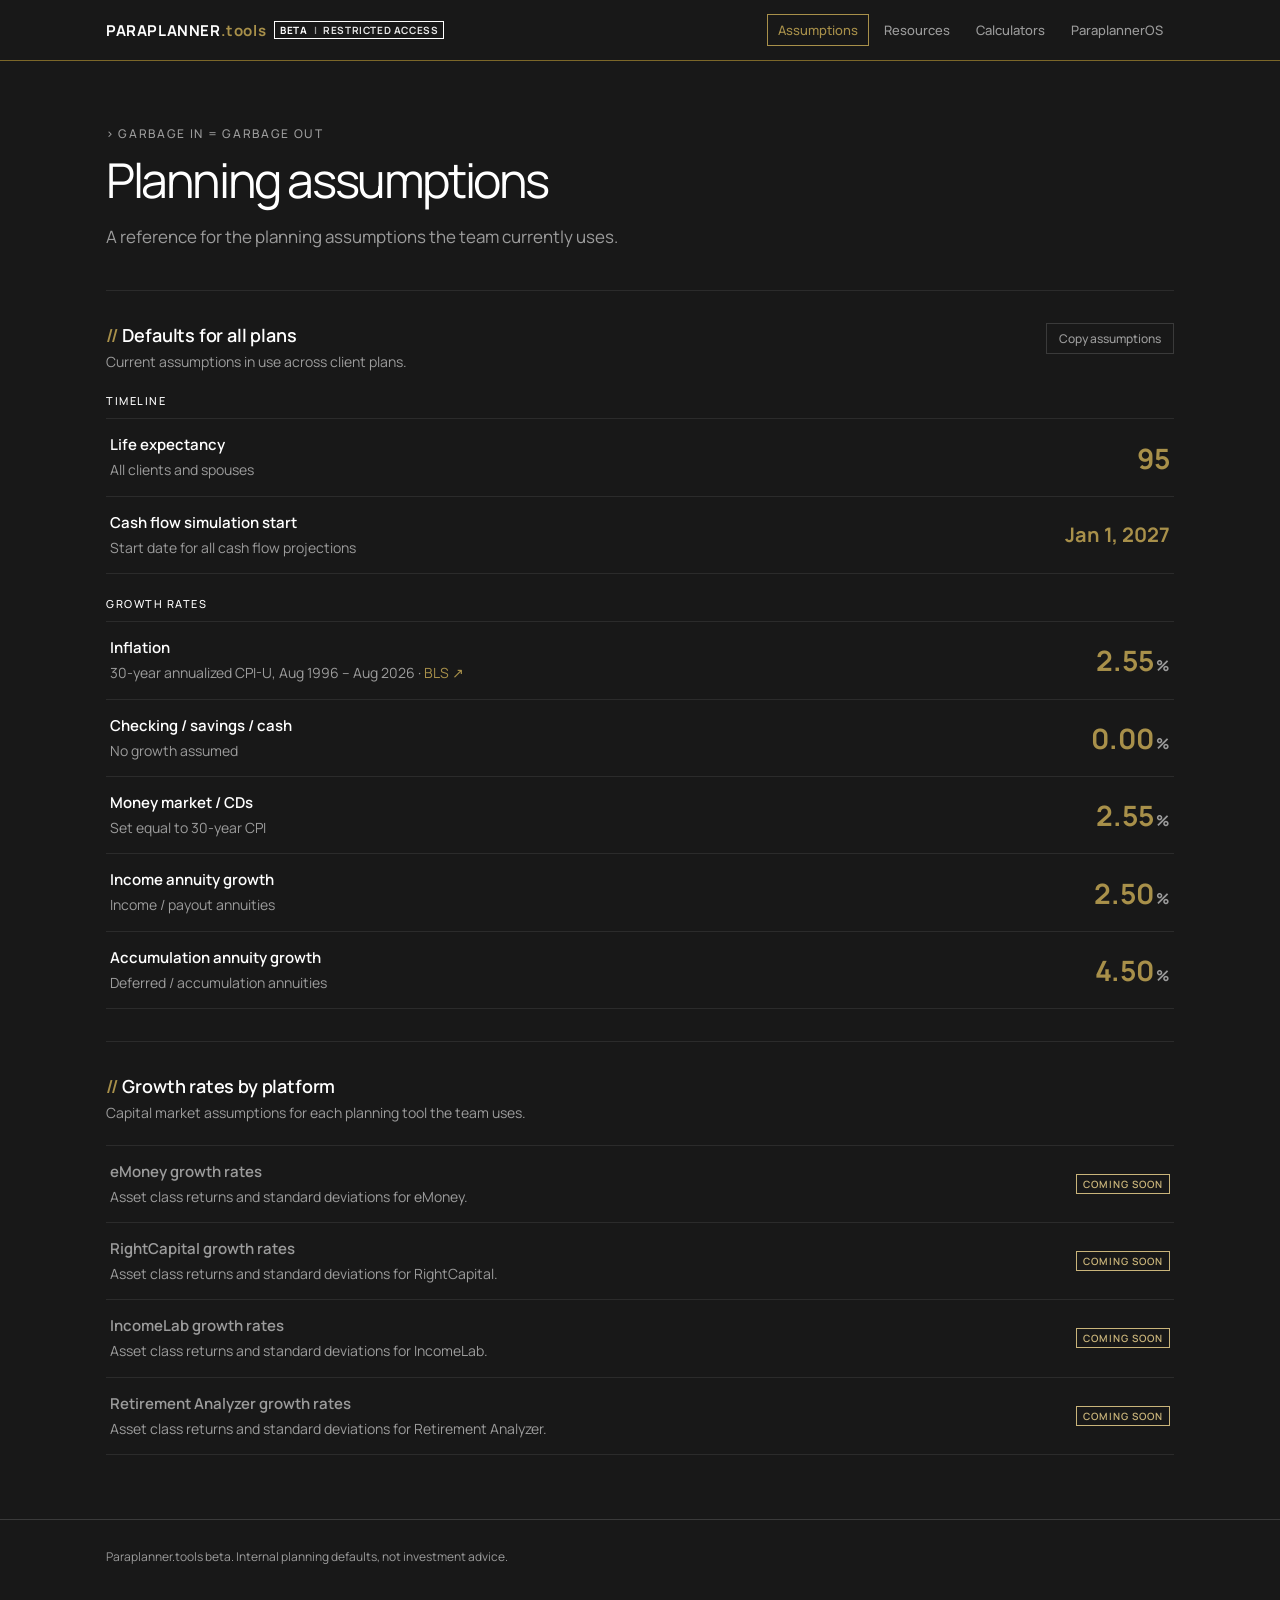
==== commit 90065fca: "Switch to gold-on-charcoal theme; rename color tokens to accent/highlight Co-Authored-By: Claude Opu" ====
--- a/assumptions.html
+++ b/assumptions.html
@@ -7,9 +7,9 @@
   <meta name="description" content="Default planning assumptions used across all client plans.">
   <link rel="preconnect" href="https://fonts.googleapis.com">
   <link rel="preconnect" href="https://fonts.gstatic.com" crossorigin>
-  <link href="https://fonts.googleapis.com/css2?family=Inter:wght@400;500;600&family=JetBrains+Mono:wght@500;700&display=swap" rel="stylesheet">
+  <link href="https://fonts.googleapis.com/css2?family=Manrope:wght@400;500;600;700&display=swap" rel="stylesheet">
   <link rel="stylesheet" href="/assets/style.css">
-  <link rel="icon" href="data:image/svg+xml,<svg xmlns='http://www.w3.org/2000/svg' viewBox='0 0 32 32'><rect width='32' height='32' fill='%23000'/><text x='5' y='23' font-family='monospace' font-size='18' font-weight='700' fill='%2300d8ff'>P</text><rect x='19' y='18' width='6' height='6' fill='%23ff8a1f'/></svg>">
+  <link rel="icon" href="data:image/svg+xml,<svg xmlns='http://www.w3.org/2000/svg' viewBox='0 0 32 32'><rect width='32' height='32' fill='%23000'/><text x='5' y='23' font-family='monospace' font-size='18' font-weight='700' fill='%23a8904a'>P</text><rect x='19' y='18' width='6' height='6' fill='%23ffffff'/></svg>">
 </head>
 <body>
   <header class="top">
@@ -70,7 +70,7 @@
     document.getElementById("platforms").innerHTML = PLATFORMS.map(p => `
       <div class="res-row soon">
         <span class="res-text"><span class="res-name">${p} growth rates</span><span class="res-desc">Asset class returns and standard deviations for ${p}.</span></span>
-        <span class="tag orange">coming soon</span>
+        <span class="tag soon">coming soon</span>
       </div>`).join("");
 
     document.getElementById("copy").addEventListener("click", async () => {
--- a/assets/style.css
+++ b/assets/style.css
@@ -1,51 +1,51 @@
 :root {
-  --bg: #000;
-  --panel: #07070a;
-  --line: #1c1c24;
-  --line-hot: #1f3a44;
-  --text: #e6e6ee;
-  --muted: #8a8a9c;
-  --blue: #00d8ff;
-  --blue-soft: #8beaff;
-  --orange: #ff8a1f;
-  --orange-soft: #ffc27a;
-  --mono: "JetBrains Mono", ui-monospace, SFMono-Regular, Menlo, monospace;
-  --sans: "Inter", system-ui, -apple-system, Segoe UI, sans-serif;
+  --bg: #181818;
+  --panel: #1f1f1f;
+  --line: #2b2b2b;
+  --line-hot: #3a3a3a;
+  --text: #ffffff;
+  --muted: #9c9c9c;
+  --accent: #a8904a;
+  --accent-soft: #c9b47a;
+  --highlight: #e6e6e6;
+  --gold-deep: #7c6729;
+  --display: "Manrope", system-ui, sans-serif;
+  --sans: "Manrope", system-ui, sans-serif;
   color-scheme: dark;
 }
 
 * { box-sizing: border-box; }
 html, body { margin: 0; background: var(--bg); color: var(--text); }
 body { font: 15px/1.6 var(--sans); -webkit-font-smoothing: antialiased; }
-a { color: var(--blue); text-decoration: none; }
+a { color: var(--accent); text-decoration: none; }
 a:hover { text-decoration: underline; }
-::selection { background: var(--blue); color: #000; }
+::selection { background: var(--accent); color: #000; }
 
 .wrap { max-width: 1100px; margin: 0 auto; padding: 0 16px; }
 
 /* Header */
-.top { border-bottom: 1px solid var(--blue); box-shadow: 0 1px 12px rgba(0, 216, 255, .25); position: sticky; top: 0; background: var(--bg); z-index: 10; }
+.top { border-bottom: 1px solid var(--accent); box-shadow: 0 1px 12px rgba(168, 144, 74, .25); position: sticky; top: 0; background: var(--bg); z-index: 10; }
 .top .wrap { display: flex; align-items: center; justify-content: space-between; gap: 16px; height: 60px; }
-.brand { font: 700 15px var(--mono); color: var(--text); letter-spacing: .04em; white-space: nowrap; }
-.brand span { color: var(--blue); }
+.brand { font: 700 15px var(--display); color: var(--text); letter-spacing: .04em; white-space: nowrap; }
+.brand span { color: var(--accent); }
 .brand:hover { text-decoration: none; }
 .brand em i { font-style: normal; color: var(--muted); margin: 0 6px; }
-.brand em span { color: var(--orange); }
+.brand em span { color: var(--highlight); }
 .brand em { font-style: normal; color: var(--text); font-size: 10px; border: 1px solid var(--text); padding: 1px 5px; margin-left: 8px; vertical-align: 2px; }
 .nav { display: grid; grid-auto-flow: column; gap: 4px; }
 .nav a { text-align: center; }
-.nav a { font: 500 13px var(--mono); color: var(--muted); padding: 6px 10px; border: 1px solid transparent; }
+.nav a { font: 500 13px var(--display); color: var(--muted); padding: 6px 10px; border: 1px solid transparent; }
 .nav a:hover { color: var(--text); text-decoration: none; }
-.nav a[aria-current="page"] { color: var(--blue); border-color: var(--blue); box-shadow: 0 0 10px rgba(0, 216, 255, .35), inset 0 0 6px rgba(0, 216, 255, .15); }
+.nav a[aria-current="page"] { color: var(--accent); border-color: var(--accent); box-shadow: 0 0 10px rgba(168, 144, 74, .35), inset 0 0 6px rgba(168, 144, 74, .15); }
 
 /* Hero */
 .hero { padding: 64px 0 40px; }
-.kicker { font: 500 12px var(--mono); color: var(--orange); letter-spacing: .14em; text-transform: uppercase; }
-h1 { font: 700 clamp(30px, 5vw, 48px)/1.1 var(--mono); margin: 12px 0 16px; letter-spacing: -.02em; }
-h1 .glow { color: var(--blue); text-shadow: 0 0 18px rgba(0, 216, 255, .45); }
+.kicker { font: 500 12px var(--display); color: var(--highlight); letter-spacing: .14em; text-transform: uppercase; }
+h1 { font: 700 clamp(30px, 5vw, 48px)/1.1 var(--display); margin: 12px 0 16px; letter-spacing: -.02em; }
+h1 .glow { color: var(--accent); text-shadow: 0 0 18px rgba(168, 144, 74, .45); }
 .lede { color: var(--muted); max-width: 640px; font-size: 17px; margin: 0; }
-h2 { font: 700 18px var(--mono); margin: 0 0 4px; letter-spacing: .02em; }
-h2::before { content: "// "; color: var(--blue); text-shadow: 0 0 10px rgba(0, 216, 255, .5); }
+h2 { font: 700 18px var(--display); margin: 0 0 4px; letter-spacing: .02em; }
+h2::before { content: "// "; color: var(--accent); text-shadow: 0 0 10px rgba(168, 144, 74, .5); }
 h3 { font: 600 15px var(--sans); margin: 0 0 6px; }
 .sub { color: var(--muted); margin: 0 0 20px; font-size: 14px; }
 
@@ -56,47 +56,46 @@
 .grid > *, .worlds > * { flex: 0 0 calc((100% - (var(--cols) - 1) * var(--gap)) / var(--cols)); min-width: 0; }
 .grid { --cols: 3; }
 .card { background: var(--panel); border: 1px solid var(--line); padding: 18px; position: relative; }
-.card:hover { border-color: var(--blue); box-shadow: 0 0 14px rgba(0, 216, 255, .18); }
+.card:hover { border-color: var(--accent); box-shadow: 0 0 14px rgba(168, 144, 74, .18); }
 a.card { color: var(--text); transition: transform .15s ease, border-color .15s ease, box-shadow .15s ease; }
 a.card h3 { transition: color .15s ease; }
-a.card:hover, a.card:focus-visible { text-decoration: none; transform: translateY(-2px); border-color: var(--blue); box-shadow: 0 0 18px rgba(0, 216, 255, .28); outline: none; }
-a.card:hover h3, a.card:focus-visible h3 { color: var(--blue); }
+a.card:hover, a.card:focus-visible { text-decoration: none; transform: translateY(-2px); border-color: var(--accent); box-shadow: 0 0 18px rgba(168, 144, 74, .28); outline: none; }
+a.card:hover h3, a.card:focus-visible h3 { color: var(--accent); }
 @media (prefers-reduced-motion: reduce) { a.card, .res-row .go { transition: none; } a.card:hover, a.card:focus-visible, a.res-row:hover .go { transform: none; } }
 .card p { margin: 0; color: var(--muted); font-size: 14px; }
 
 .btn {
-  font: 500 12px var(--mono); background: transparent; color: var(--muted);
+  font: 500 12px var(--display); background: transparent; color: var(--muted);
   border: 1px solid var(--line-hot); padding: 6px 12px; cursor: pointer;
 }
 .btn:hover { color: var(--text); border-color: var(--muted); }
-.btn.primary { color: #000; background: var(--blue); border-color: var(--blue); font-weight: 700; }
-.btn.primary:hover { background: var(--blue-soft); border-color: var(--blue-soft); }
+.btn.primary { color: #000; background: var(--accent); border-color: var(--accent); font-weight: 700; }
+.btn.primary:hover { background: var(--accent-soft); border-color: var(--accent-soft); }
 
 /* Forms */
 .fields { display: grid; grid-template-columns: repeat(auto-fit, minmax(150px, 1fr)); gap: 12px; margin: 14px 0; }
-label { display: block; font: 500 11px var(--mono); color: var(--muted); text-transform: uppercase; letter-spacing: .08em; }
+label { display: block; font: 500 11px var(--display); color: var(--muted); text-transform: uppercase; letter-spacing: .08em; }
 input, select {
   width: 100%; margin-top: 6px; background: #000; color: var(--text);
-  border: 1px solid var(--line-hot); padding: 9px 10px; font: 14px var(--mono);
+  border: 1px solid var(--line-hot); padding: 9px 10px; font: 14px var(--display);
 }
-input:focus, select:focus { outline: none; border-color: var(--blue); box-shadow: 0 0 0 1px var(--blue); }
+input:focus, select:focus { outline: none; border-color: var(--accent); box-shadow: 0 0 0 1px var(--accent); }
 
-.disclaimer { font-size: 12px; color: var(--muted); border-left: 2px solid var(--blue); padding: 6px 12px; margin: 16px 0 0; }
+.disclaimer { font-size: 12px; color: var(--muted); border-left: 2px solid var(--accent); padding: 6px 12px; margin: 16px 0 0; }
 
-footer { border-top: 1px solid var(--line-hot); padding: 28px 0 40px; margin-top: 32px; color: var(--muted); font: 12px var(--mono); }
+footer { border-top: 1px solid var(--line-hot); padding: 28px 0 40px; margin-top: 32px; color: var(--muted); font: 12px var(--display); }
 
 
 /* Tags */
-.card .meta { display: flex; gap: 10px; align-items: center; margin-bottom: 10px; font: 500 11px var(--mono); color: var(--muted); }
-.tag { font: 600 10px var(--mono); text-transform: uppercase; letter-spacing: .1em; padding: 2px 6px; border: 1px solid currentColor; color: var(--blue); }
-.tag.orange { color: var(--orange); }
+.card .meta { display: flex; gap: 10px; align-items: center; margin-bottom: 10px; font: 500 11px var(--display); color: var(--muted); }
+.tag { font: 600 10px var(--display); text-transform: uppercase; letter-spacing: .1em; padding: 2px 6px; border: 1px solid currentColor; color: var(--accent); }
 
 /* Five worlds */
 .worlds { --cols: 5; --gap: 8px; }
-.worlds a { position: relative; display: flex; flex-direction: column; gap: 4px; border: 1px solid var(--line-hot); padding: 14px 16px; font: 700 16px var(--mono); color: var(--text); transition: transform .15s ease, border-color .15s ease, box-shadow .15s ease, color .15s ease; }
+.worlds a { position: relative; display: flex; flex-direction: column; gap: 4px; border: 1px solid var(--line-hot); padding: 14px 16px; font: 700 16px var(--display); color: var(--text); transition: transform .15s ease, border-color .15s ease, box-shadow .15s ease, color .15s ease; }
 .worlds a b { font-size: 11px; color: var(--muted); letter-spacing: .1em; }
-.worlds a::after { content: "→"; position: absolute; right: 14px; bottom: 14px; color: var(--blue); opacity: 0; transform: translateX(-4px); transition: opacity .15s ease, transform .15s ease; }
-.worlds a:hover, .worlds a:focus-visible { transform: translateY(-2px); border-color: var(--blue); color: var(--blue); box-shadow: 0 0 18px rgba(0, 216, 255, .28); text-decoration: none; outline: none; }
+.worlds a::after { content: "→"; position: absolute; right: 14px; bottom: 14px; color: var(--accent); opacity: 0; transform: translateX(-4px); transition: opacity .15s ease, transform .15s ease; }
+.worlds a:hover, .worlds a:focus-visible { transform: translateY(-2px); border-color: var(--accent); color: var(--accent); box-shadow: 0 0 18px rgba(168, 144, 74, .28); text-decoration: none; outline: none; }
 .worlds a:hover::after, .worlds a:focus-visible::after { opacity: 1; transform: none; }
 @media (prefers-reduced-motion: reduce) { .worlds a, .worlds a::after { transition: none; } .worlds a:hover, .worlds a:focus-visible { transform: none; } }
 
@@ -131,21 +130,21 @@
 }
 
 /* Calmer layouts: tabs, compact lists, grouped assumptions */
-.tabs a[aria-selected="true"] { border-color: var(--blue); color: var(--blue); box-shadow: 0 0 14px rgba(0, 216, 255, .22), inset 0 0 8px rgba(0, 216, 255, .12); }
+.tabs a[aria-selected="true"] { border-color: var(--accent); color: var(--accent); box-shadow: 0 0 14px rgba(168, 144, 74, .22), inset 0 0 8px rgba(168, 144, 74, .12); }
 .res-list { border-top: 1px solid var(--line); }
 .res-row { display: flex; align-items: center; justify-content: space-between; gap: 16px; padding: 14px 4px; border-bottom: 1px solid var(--line); color: var(--text); transition: background .15s ease; }
-a.res-row:hover, a.res-row:focus-visible { background: rgba(0, 216, 255, .05); text-decoration: none; outline: none; }
-a.res-row:hover .res-name, a.res-row:focus-visible .res-name { color: var(--blue); }
+a.res-row:hover, a.res-row:focus-visible { background: rgba(168, 144, 74, .05); text-decoration: none; outline: none; }
+a.res-row:hover .res-name, a.res-row:focus-visible .res-name { color: var(--accent); }
 .res-text { display: flex; flex-direction: column; gap: 2px; min-width: 0; }
 .res-name { font-weight: 600; transition: color .15s ease; }
 .res-desc { color: var(--muted); font-size: 14px; }
 .res-row .tag { flex: none; }
-.res-row .go { flex: none; color: var(--blue); opacity: .35; transition: opacity .15s ease, transform .15s ease; }
+.res-row .go { flex: none; color: var(--accent); opacity: .35; transition: opacity .15s ease, transform .15s ease; }
 a.res-row:hover .go, a.res-row:focus-visible .go { opacity: 1; transform: translateX(3px); }
 section > h2 + .res-list { margin-top: 16px; }
 .res-row.soon .res-name { color: var(--muted); }
 .assume-set + .assume-set { margin-top: 22px; }
-.set-label { font: 500 11px var(--mono); color: var(--text); text-transform: uppercase; letter-spacing: .14em; margin-bottom: 10px; }
+.set-label { font: 500 11px var(--display); color: var(--text); text-transform: uppercase; letter-spacing: .14em; margin-bottom: 10px; }
 @media (max-width: 560px) {
   .res-row:has(.tag) { flex-direction: column; align-items: flex-start; gap: 8px; }
 }
@@ -155,9 +154,9 @@
 .section-head .sub { margin-bottom: 0; }
 .copy-wrap { display: flex; align-items: center; gap: 10px; }
 #copy-status:empty { display: none; }
-#copy-status { font: 12px var(--mono); color: var(--blue-soft); }
+#copy-status { font: 12px var(--display); color: var(--accent-soft); }
 .assume-row { display: flex; align-items: center; justify-content: space-between; gap: 16px; padding: 14px 4px; border-bottom: 1px solid var(--line); }
-.assume-num { flex: none; font: 700 28px/1 var(--mono); color: var(--blue); text-shadow: 0 0 14px rgba(0, 216, 255, .35); }
+.assume-num { flex: none; font: 700 28px/1 var(--display); color: var(--accent); text-shadow: 0 0 14px rgba(168, 144, 74, .35); }
 .assume-num span { font-size: 15px; color: var(--muted); margin-left: 2px; text-shadow: none; }
 .assume-num.date { font-size: 20px; }
 
@@ -165,10 +164,20 @@
 .search-box { width: 280px; max-width: 100%; margin-top: 0; }
 .tabs { margin-bottom: 26px; }
 .set-label span { color: var(--muted); text-transform: none; letter-spacing: 0; font: 13px var(--sans); margin-left: 8px; }
-.res-src { flex: none; max-width: 40%; text-align: right; font: 700 15px var(--mono); color: var(--blue); text-shadow: 0 0 12px rgba(0, 216, 255, .3); }
+.res-src { flex: none; max-width: 40%; text-align: right; font: 700 15px var(--display); color: var(--accent); text-shadow: 0 0 12px rgba(168, 144, 74, .3); }
 .res-src span { color: var(--muted); text-shadow: none; transition: color .15s ease; }
-a.res-row:hover .res-src span, a.res-row:focus-visible .res-src span { color: var(--blue); }
+a.res-row:hover .res-src span, a.res-row:focus-visible .res-src span { color: var(--accent); }
 @media (max-width: 720px) {
   .search-box { width: 100%; }
   .section-head > div { width: 100%; }
 }
+
+/* Theme refinements: quieter glows, lighter headline weight, tighter tracking */
+h1 { font-weight: 400; letter-spacing: -.05em; }
+h1 .glow, .assume-num, .res-src, h2::before { text-shadow: none; }
+h2 { font-weight: 600; letter-spacing: -.01em; }
+.top { box-shadow: none; border-bottom-color: var(--gold-deep); }
+.nav a[aria-current="page"] { box-shadow: none; }
+.btn.primary { color: #181818; }
+.kicker { color: var(--muted); }
+.tag.soon { color: var(--accent-soft); }
